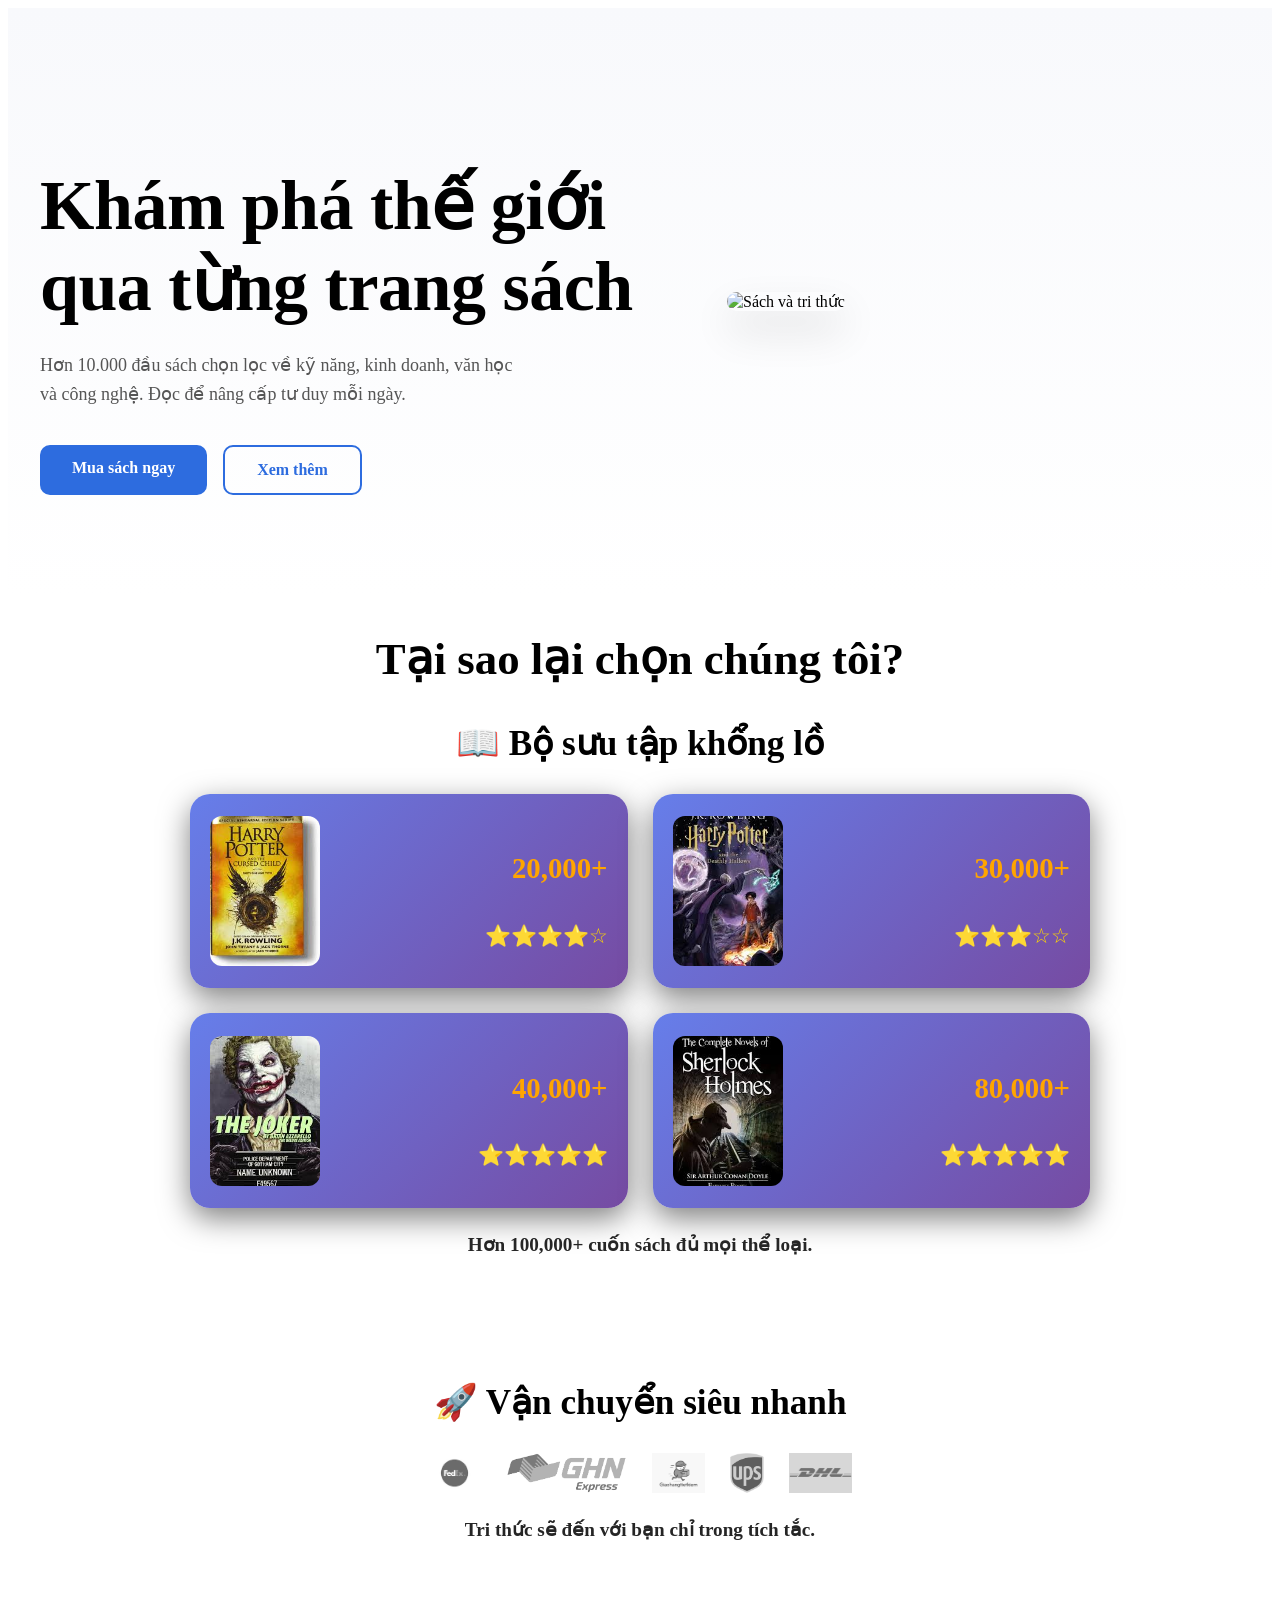
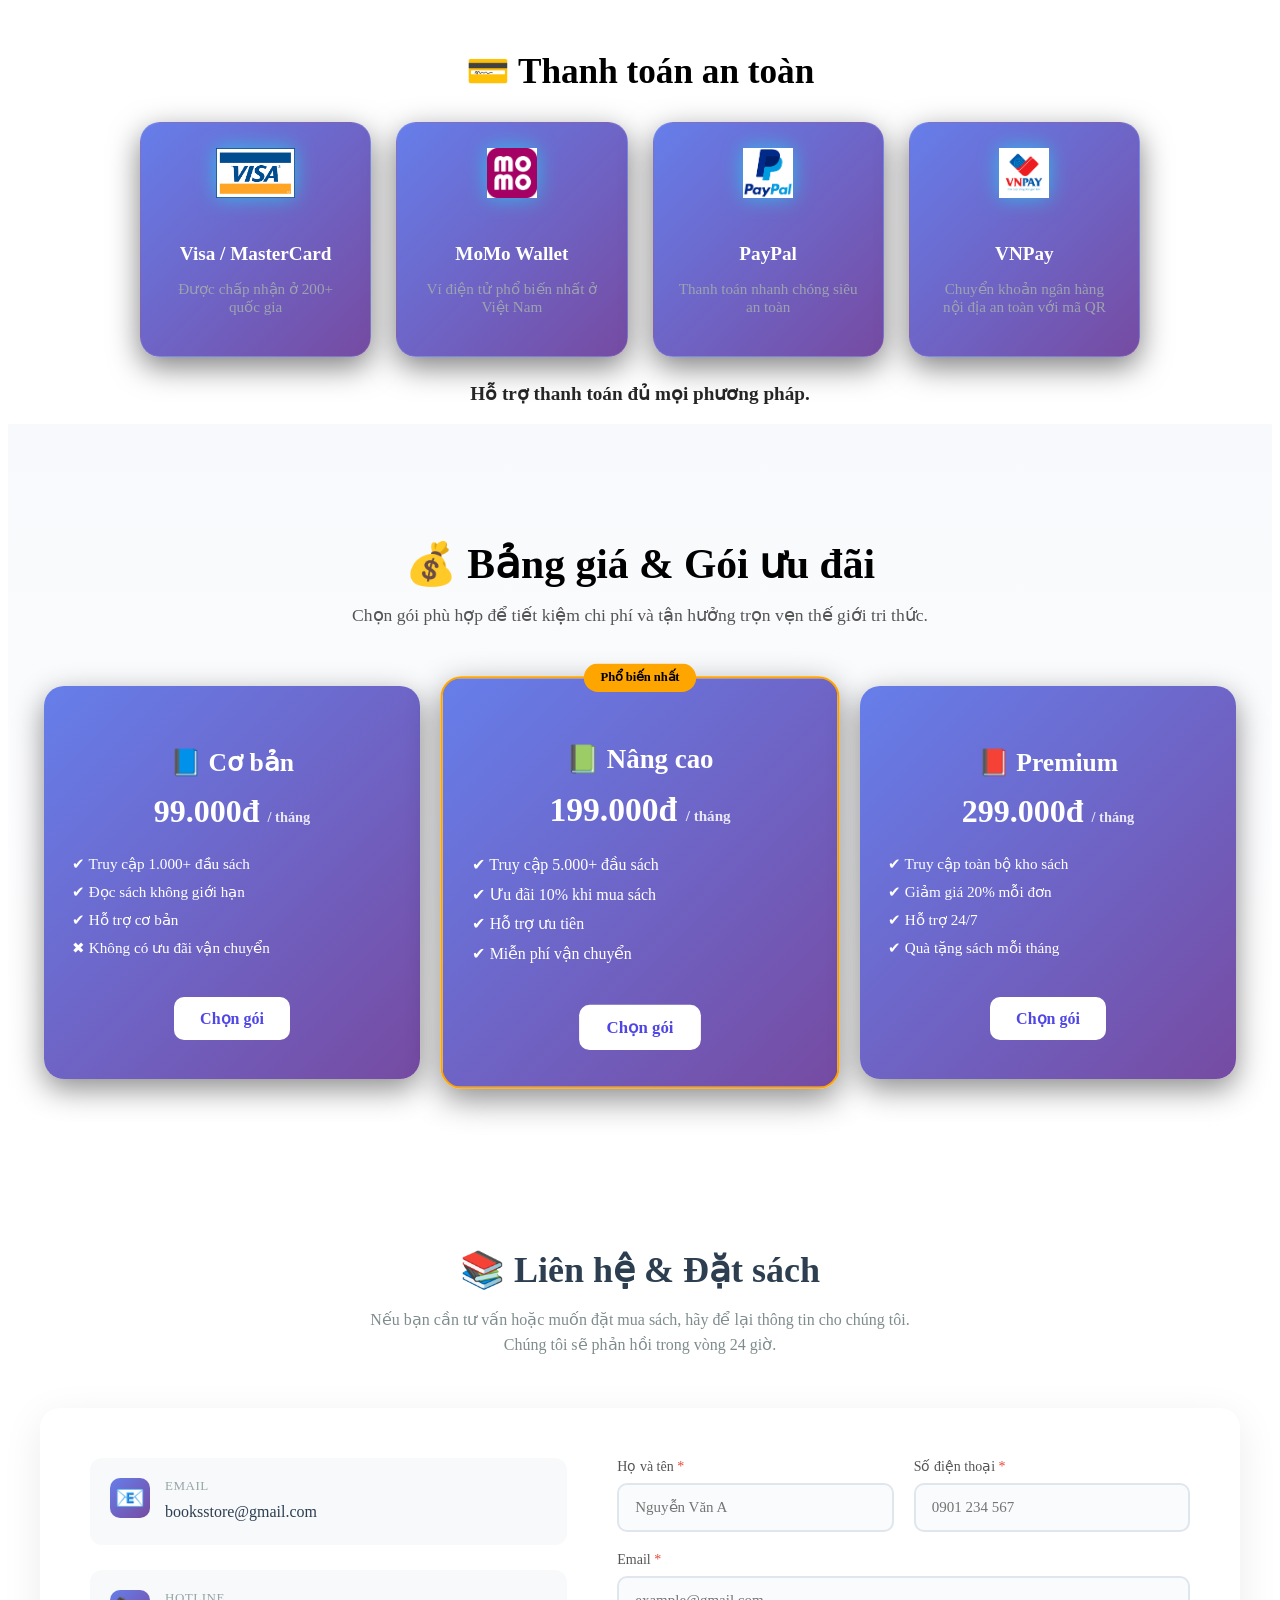
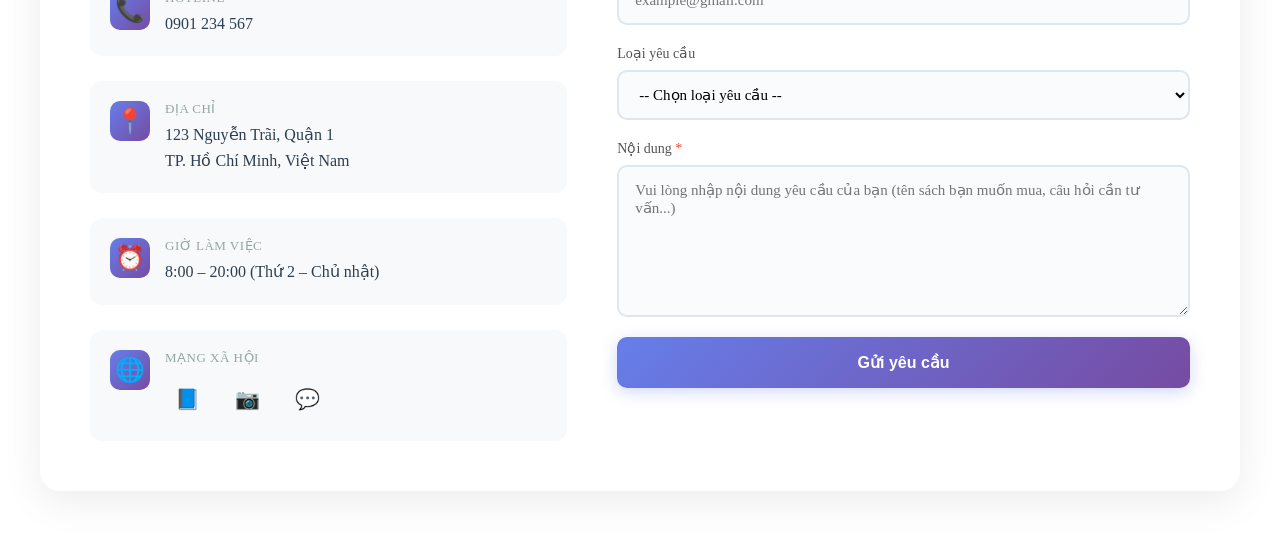
==== index_testCi.html @ 407844ee "test: test CI-pineline" ====
<!DOCTYPE html>
<html lang="en">

<head>
    <meta charset="UTF-8">
    <title>Landing Page Web bán sách - Nhóm 5</title>
    <link rel="stylesheet" href="style.css">
</head>

<body>
    <div id="hero"></div>
    <div id="features"></div>
    <div id="pricing"></div>
    <div id="contact"></div>
    <script>
        function loadSection(id, file) {
            fetch(file)
                .then(res => res.text())
                .then(html => {
                    document.getElementById(id).innerHTML = html;
                });
        }
        loadSection("hero", "sections/hero.html");
        loadSection("features", "sections/features.html");
        loadSection("pricing", "sections/pricing.html");
        loadSection("contact", "sections/contact.html"); 
    </script>
</body>

</html>
---- style.css ----
/* =========================
   FEATURES SECTION
========================= */
/* Feature title */
.features__title {
  font-size: 2.8rem;
  font-weight: bold;
  text-align: center;
  animation: bounce 2s infinite;
}

@keyframes bounce {
  0%,
  100% {
    transform: translateY(0);
  }
  50% {
    transform: translateY(-8px);
  }
}
/* Feature collection */

.feature__collection {
  text-align: center;
  margin-bottom: 60px;
}

.collection__title {
  font-size: 2.2rem;
  font-weight: bold;
  margin-bottom: 30px;
  color: black;
}

.collection__list {
  list-style: none;
  padding: 0;
  margin: 0 auto;
  display: grid;
  grid-template-columns: repeat(auto-fit, minmax(300px, 1fr));
  gap: 25px;
  max-width: 900px;
}

.collection__item {
  display: flex;
  align-items: center;
  justify-content: space-between;
  background: linear-gradient(135deg, #667eea 0%, #764ba2 100%);
  padding: 20px;
  border-radius: 20px;
  box-shadow: 0 10px 30px rgba(0, 0, 0, 0.5);
  transition: 0.3s;
}

.collection__item:hover {
  transform: translateY(-8px);
  box-shadow: 0 20px 40px rgba(255, 165, 0, 0.3);
}

.item__img {
  width: 110px;
  height: 150px;
  object-fit: cover;
  border-radius: 12px;
}

.item__info {
  text-align: right;
}

.item__number__sale {
  font-size: 1.8rem;
  font-weight: bold;
  color: orange;
}

.item__star {
  font-size: 1.3rem;
  color: gold;
}

.collection__description {
  margin-top: 25px;
  font-size: 1.2rem;
  font-weight: bold;
  opacity: 0.85;
}

/*Feature delivery*/
.delivery__title {
  font-size: 2.2rem;
  font-weight: bold;
  margin-bottom: 30px;
  color: black;
}

.feature__delivery {
  text-align: center;
  background: #111827;
  padding: 30px;
  border-radius: 20px;
}

.delivery__brands {
  margin-top: 20px;
  display: flex;
  justify-content: center;
  align-items: center;
  gap: 25px;
  flex-wrap: wrap;
}

.delivery__brands img {
  height: 40px;
  filter: grayscale(100%);
  opacity: 0.7;
  transition: 0.3s;
}

.delivery__brands img:hover {
  filter: grayscale(0%);
  opacity: 1;
  transform: scale(1.1);
}
.delivery__brands {
  overflow: hidden;
  white-space: nowrap;
}

.delivery__brands img {
  animation: slide 12s linear infinite;
}

.feature__delivery {
  backdrop-filter: blur(12px);
  background: rgba(255, 255, 255, 0.05);
}
.delivery__description {
  margin-top: 25px;
  font-size: 1.2rem;
  font-weight: bold;
  opacity: 0.85;
}

/* Feature payment */

.payment__title {
  font-size: 2.2rem;
  font-weight: bold;
  margin-bottom: 30px;
  color: black;
}

.feature__payment {
  text-align: center;
  margin-top: 60px;
}

.payment__cards {
  margin-top: 30px;
  display: grid;
  grid-template-columns: repeat(auto-fit, minmax(220px, 1fr));
  gap: 25px;
  max-width: 1000px;
  margin-left: auto;
  margin-right: auto;
}

.payment__card {
  background: linear-gradient(135deg, #667eea 0%, #764ba2 100%);
  padding: 25px;
  border-radius: 20px;
  box-shadow: 0 10px 30px rgba(0, 0, 0, 0.5);
  transition: 0.3s;
  text-align: center;
}

.payment__card:hover {
  transform: translateY(-10px);
  box-shadow: 0 20px 40px rgba(0, 255, 255, 0.2);
}

.payment__card img {
  height: 50px;
  margin-bottom: 15px;
}

.payment__card h4 {
  font-size: 1.2rem;
  color: white;
  margin-bottom: 8px;
}

.payment__card p {
  font-size: 0.95rem;
  color: #9ca3af;
}
.payment__card {
  border: 1px solid rgba(255, 255, 255, 0.1);
}
.payment__card {
  backdrop-filter: blur(12px);
}
.payment__card img {
  filter: drop-shadow(0 0 10px rgba(0, 255, 255, 0.5));
}

.payment__description {
  margin-top: 25px;
  font-size: 1.2rem;
  font-weight: bold;
  opacity: 0.85;
}

/* =========================
   CONTACT SECTION
========================= */

.contact {
  max-width: 1200px;
  margin: 0 auto;
  padding: 60px 20px;
  background-color: #ffffff;
}

.contact-header {
  text-align: center;
  margin-bottom: 50px;
}

.contact-header h2 {
  font-size: 36px;
  color: #2c3e50;
  margin-bottom: 12px;
  font-weight: 600;
}

.contact-header p {
  font-size: 16px;
  color: #7f8c8d;
  line-height: 1.6;
}

/* Layout Container */
.contact-container {
  display: grid;
  grid-template-columns: 1fr 1.2fr;
  gap: 50px;
  background: #ffffff;
  border-radius: 20px;
  box-shadow: 0 10px 40px rgba(0, 0, 0, 0.08);
  padding: 50px;
}

/* Thông tin liên hệ */
.contact-info {
  display: flex;
  flex-direction: column;
  gap: 25px;
}

.info-item {
  display: flex;
  align-items: flex-start;
  gap: 15px;
  padding: 20px;
  background: #f8f9fa;
  border-radius: 12px;
  transition: all 0.3s ease;
}

.info-item:hover {
  background: #e8f4f8;
  transform: translateX(5px);
}

.info-icon {
  font-size: 24px;
  min-width: 40px;
  height: 40px;
  display: flex;
  align-items: center;
  justify-content: center;
  background: linear-gradient(135deg, #667eea 0%, #764ba2 100%);
  border-radius: 10px;
  color: white;
}

.info-content {
  flex: 1;
}

.info-label {
  font-size: 13px;
  color: #95a5a6;
  text-transform: uppercase;
  letter-spacing: 0.5px;
  margin-bottom: 5px;
  font-weight: 500;
}

.info-value {
  font-size: 16px;
  color: #2c3e50;
  font-weight: 500;
  line-height: 1.6;
}

/* Form liên hệ */
.contact-form {
  display: flex;
  flex-direction: column;
  gap: 20px;
}

.form-group {
  display: flex;
  flex-direction: column;
  gap: 8px;
}

.form-group label {
  font-size: 14px;
  color: #555;
  font-weight: 500;
}

.form-group label span {
  color: #e74c3c;
}

.form-group input,
.form-group textarea,
.form-group select {
  padding: 14px 16px;
  border: 2px solid #e0e6ed;
  border-radius: 10px;
  font-size: 15px;
  font-family: inherit;
  transition: all 0.3s ease;
  background: #fafbfc;
}

.form-group input:focus,
.form-group textarea:focus,
.form-group select:focus {
  outline: none;
  border-color: #667eea;
  background: #ffffff;
  box-shadow: 0 0 0 4px rgba(102, 126, 234, 0.1);
}

.form-group textarea {
  resize: vertical;
  min-height: 120px;
  font-family: inherit;
}

.form-row {
  display: grid;
  grid-template-columns: 1fr 1fr;
  gap: 20px;
}

/* Button */
.submit-btn {
  padding: 16px 32px;
  background: linear-gradient(135deg, #667eea 0%, #764ba2 100%);
  color: #ffffff;
  border: none;
  border-radius: 10px;
  font-size: 16px;
  font-weight: 600;
  cursor: pointer;
  transition: all 0.3s ease;
  box-shadow: 0 4px 15px rgba(102, 126, 234, 0.3);
}

.submit-btn:hover {
  transform: translateY(-2px);
  box-shadow: 0 6px 20px rgba(102, 126, 234, 0.4);
}

.submit-btn:active {
  transform: translateY(0);
}

/* Social Links */
.social-links {
  display: flex;
  gap: 15px;
  margin-top: 10px;
}

.social-link {
  width: 45px;
  height: 45px;
  display: flex;
  align-items: center;
  justify-content: center;
  background: #f8f9fa;
  border-radius: 10px;
  color: #667eea;
  font-size: 20px;
  transition: all 0.3s ease;
  text-decoration: none;
}

.social-link:hover {
  background: linear-gradient(135deg, #667eea 0%, #764ba2 100%);
  color: white;
  transform: translateY(-3px);
}

/* Responsive */
@media (max-width: 968px) {
  .contact-container {
    grid-template-columns: 1fr;
    padding: 40px 30px;
  }

  .form-row {
    grid-template-columns: 1fr;
  }
}

@media (max-width: 576px) {
  .contact-header h2 {
    font-size: 28px;
  }

  .contact-container {
    padding: 30px 20px;
  }
}

.hero {
  background: linear-gradient(180deg, #f8f9fc, #ffffff);
}

.hero-container {
  max-width: 1200px;
  margin: 0 auto;
  padding: 100px 24px;
  display: grid;
  grid-template-columns: 1.1fr 0.9fr;
  align-items: center;
  gap: 60px;
}

/* TEXT */
.hero-content h1 {
  font-size: 70px;
  font-weight: 700;
  line-height: 1.15;
  margin-bottom: 24px;
}

.hero-content p {
  font-size: 18px;
  line-height: 1.6;
  color: #555;
  max-width: 480px;
  margin-bottom: 36px;
}

/* BUTTONS */
.hero-actions {
  display: flex;
  gap: 16px;
}

.btn {
  padding: 14px 32px;
  border-radius: 10px;
  font-weight: 600;
  text-decoration: none;
  transition: all 0.2s ease;
}

.btn.primary {
  background-color: #2d6cdf;
  color: #fff;
}

.btn.primary:hover {
  background-color: #1f56b8;
}

.btn.secondary {
  border: 2px solid #2d6cdf;
  color: #2d6cdf;
}

.btn.secondary:hover {
  background-color: #eef3ff;
}

/* IMAGE */
.hero-image img {
  width: 100%;
  max-width: 800px;
  border-radius: 18px;
  box-shadow: 0 20px 40px rgba(0, 0, 0, 0.12);
  object-fit: cover;
}

/* RESPONSIVE */
@media (max-width: 900px) {
  .hero-container {
    grid-template-columns: 1fr;
    text-align: center;
  }

  .hero-content p {
    margin-left: auto;
    margin-right: auto;
  }

  .hero-actions {
    justify-content: center;
  }

  .hero-image img {
    margin: 0 auto;
  }
}

@keyframes fadeUp {
  from {
    opacity: 0;
    transform: translateY(30px);
  }
  to {
    opacity: 1;
    transform: translateY(0);
  }
}
.fade-up > * {
  opacity: 0;
  animation: fadeUp 0.8s ease-out forwards;
}
.delay-1 {
  animation-delay: 0.2s;
}

.delay-2 {
  animation-delay: 0.4s;
}

.delay-3 {
  animation-delay: 0.6s;
}
.hero-content h1 {
  letter-spacing: -0.5px;
}


.pricing {
  padding: 80px 20px;
  background: linear-gradient(180deg, #f8f9fc, #ffffff);
}

.pricing-header {
  text-align: center;
  margin-bottom: 60px;
}

.pricing-header h2 {
  font-size: 2.6rem;
  font-weight: bold;
  margin-bottom: 12px;
}

.pricing-header p {
  font-size: 1.1rem;
  color: #555;
}

/* Container */
.pricing-container {
  display: flex;
  justify-content: center;
  gap: 30px;
  flex-wrap: wrap;
}

/* Card */
.pricing-card {
  background: linear-gradient(135deg, #667eea 0%, #764ba2 100%);
  width: 320px;
  padding: 35px 28px;
  border-radius: 20px;
  box-shadow: 0 10px 30px rgba(0, 0, 0, 0.45);
  text-align: center;
  position: relative;
  color: white;
  transition: all 0.3s ease;
}

.pricing-card:hover {
  transform: translateY(-10px);
  box-shadow: 0 20px 40px rgba(255, 165, 0, 0.3);
}

/* Featured */
.pricing-card.featured {
  border: 2px solid orange;
  transform: scale(1.05);
}

/* Badge */
.pricing-card .badge {
  position: absolute;
  top: -14px;
  left: 50%;
  transform: translateX(-50%);
  background: orange;
  color: #000;
  padding: 6px 16px;
  font-size: 0.75rem;
  font-weight: bold;
  border-radius: 20px;
}

/* Text */
.plan-name {
  font-size: 1.6rem;
  margin-bottom: 10px;
}

.plan-price {
  font-size: 2rem;
  font-weight: bold;
  margin: 15px 0;
}

.plan-price span {
  font-size: 0.9rem;
  opacity: 0.85;
}

/* Features list */
.plan-features {
  list-style: none;
  padding: 0;
  margin: 25px 0;
  text-align: left;
}

.plan-features li {
  font-size: 0.95rem;
  margin-bottom: 10px;
}

/* Button */
.pricing-card .btn.primary {
  display: inline-block;
  margin-top: 15px;
  padding: 12px 26px;
  background: white;
  color: #4f46e5;
  border-radius: 10px;
  font-weight: bold;
}

.pricing-card .btn.primary:hover {
  background: #eef2ff;
}

/* Responsive */
@media (max-width: 900px) {
  .pricing-card.featured {
    transform: scale(1);
  }
}
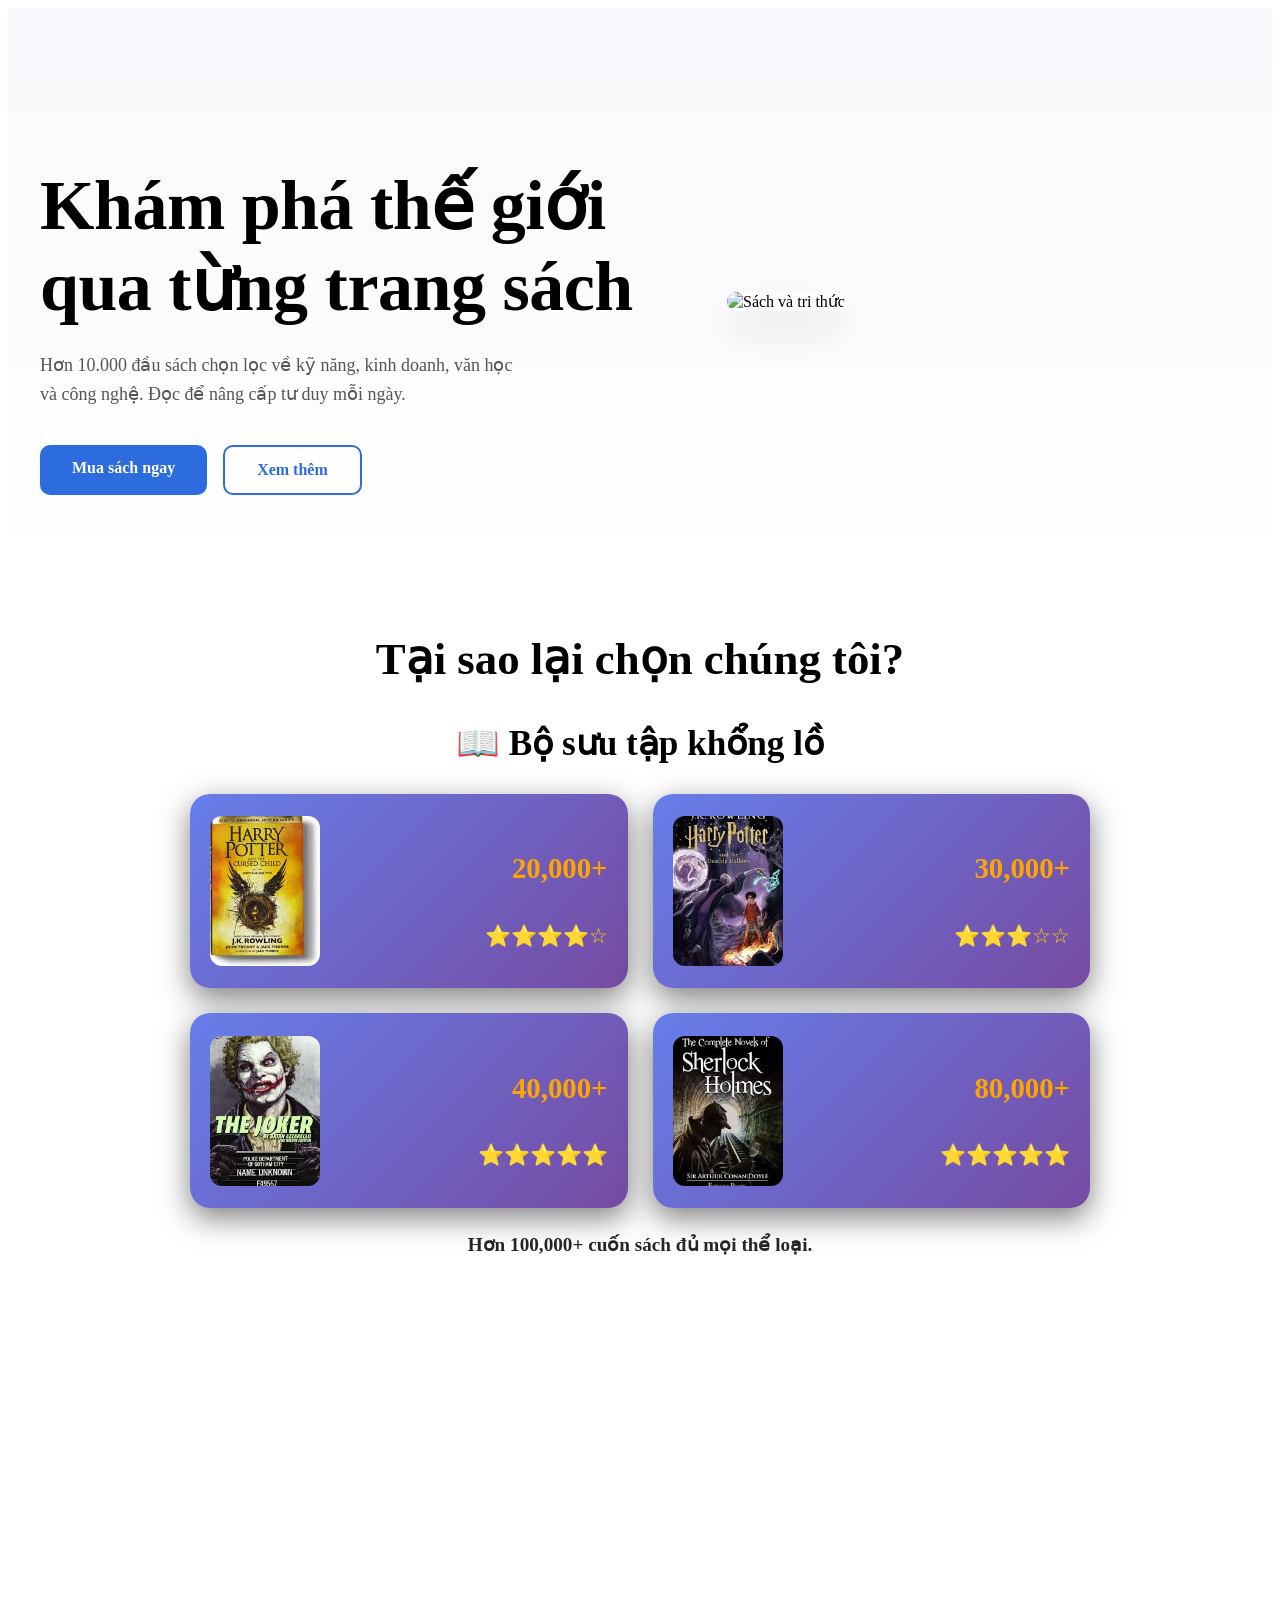
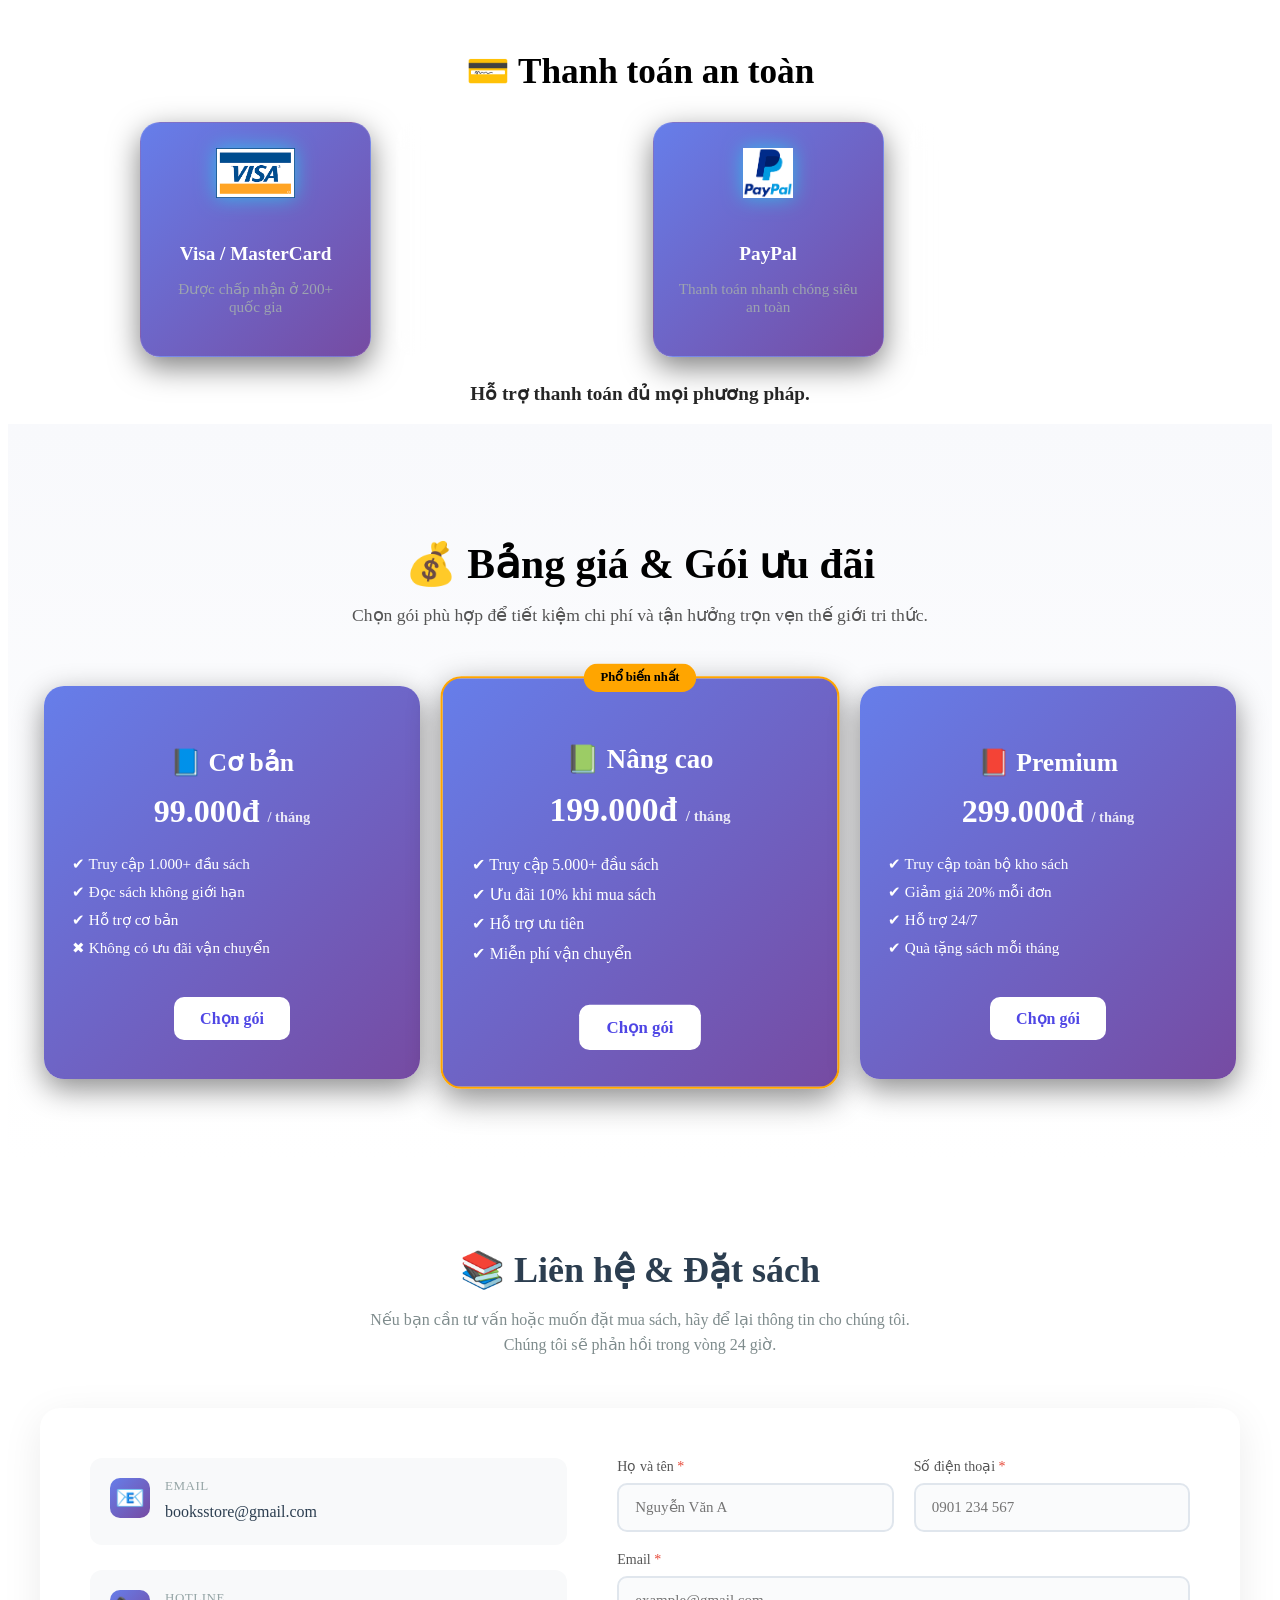
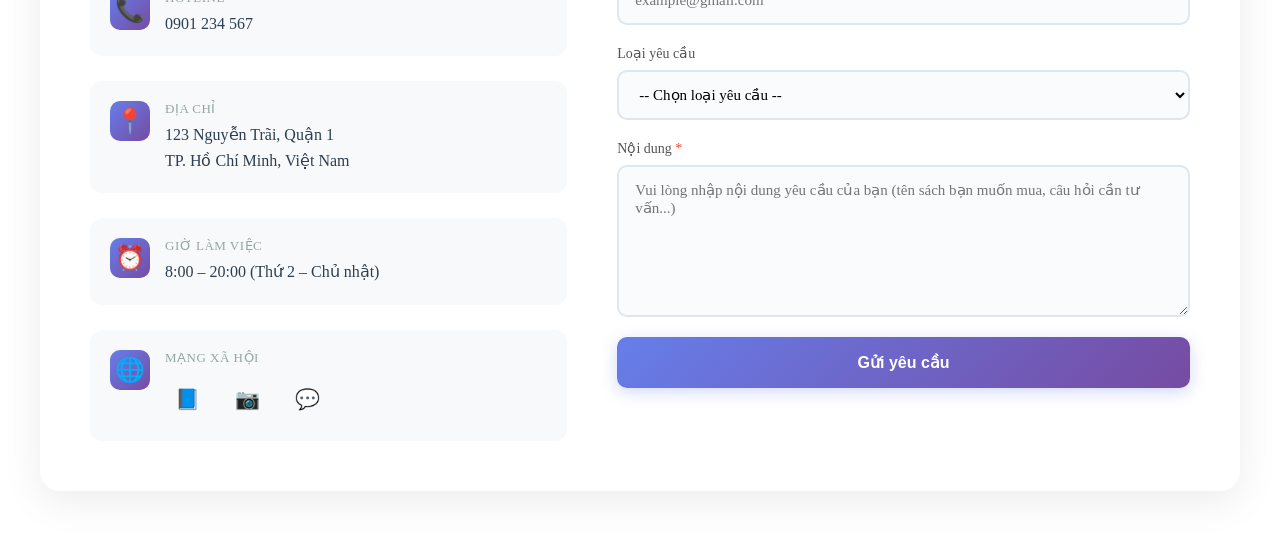
==== commit 7bd84c37: "test: test pineline" ====
--- a/index_testCi.html
+++ b/index_testCi.html
@@ -3,7 +3,7 @@
 
 <head>
     <meta charset="UTF-8">
-    <title>Landing Page Web bán sách - Nhóm 5</title>
+    <title>Landing Page Web bán sách - Nhóm 5....</title>
     <link rel="stylesheet" href="style.css">
 </head>
 
